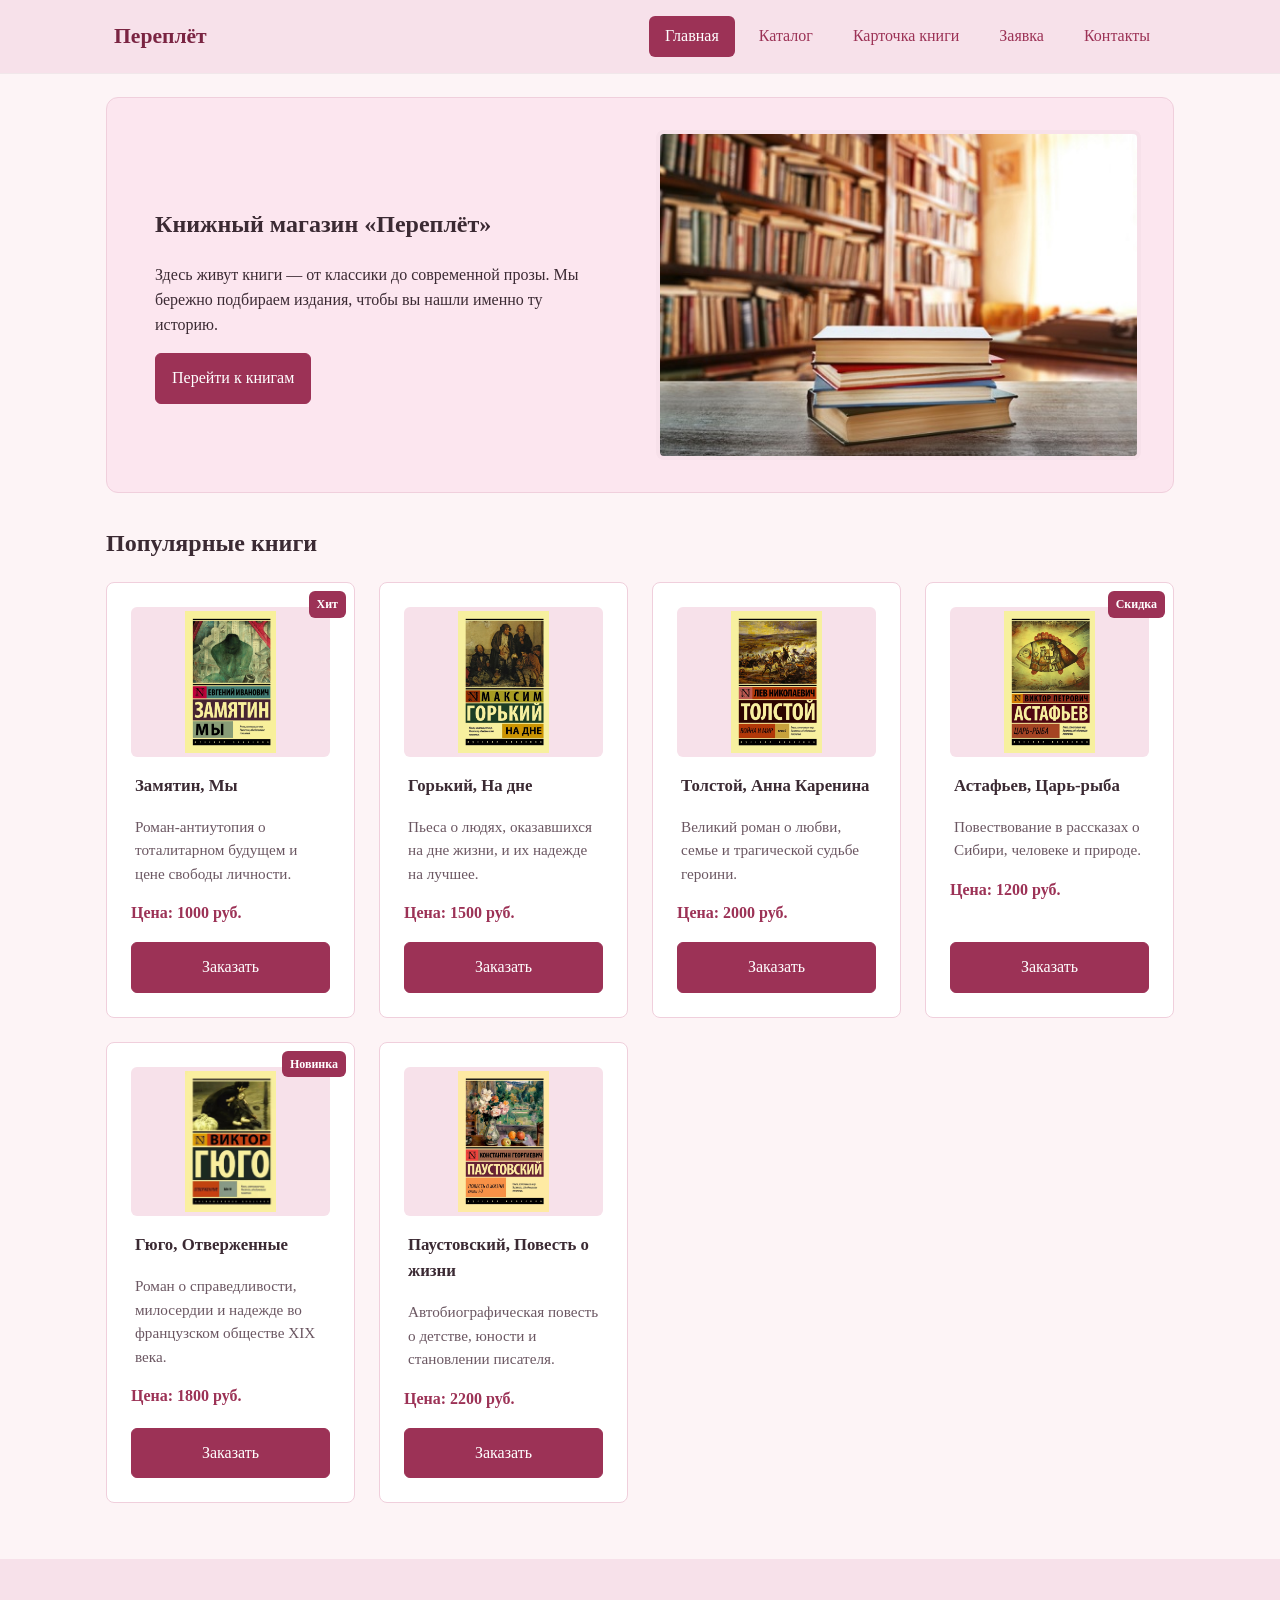
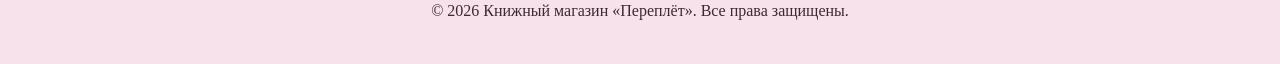
==== index.html @ 9b455388 "Initial commit: сайт книжного магазина «Переплёт»" ====
<!DOCTYPE html>
<html lang="ru">
<head>
  <meta charset="UTF-8">
  <meta name="viewport" content="width=device-width, initial-scale=1.0">
  <meta name="description" content="Книжный магазин «Переплёт» — классика и современная проза.">
  <title>Переплёт — книжный магазин</title>
  <link rel="stylesheet" href="css/style.css">
  <link rel="stylesheet" href="css/responsive.css">
  <script src="js/main.js" defer></script>
</head>
<body>
  <a class="skip-link" href="#main">Перейти к основному содержимому</a>

  <header class="site-header">
    <div class="site-header__inner">
      <a class="site-header__logo" href="index.html">Переплёт</a>
      
      <input type="checkbox" id="nav-toggle" class="nav-toggle" aria-label="Открыть меню">
      <label for="nav-toggle" class="nav-toggle-label" aria-hidden="true">
        <span></span>
      </label>

      <nav class="site-nav" aria-label="Основная навигация">
        <ul class="site-nav__list">
          <li><a class="site-nav__link site-nav__link--active" href="index.html" aria-current="page">Главная</a></li>
          <li><a class="site-nav__link" href="catalog.html">Каталог</a></li>
          <li><a class="site-nav__link" href="product.html">Карточка книги</a></li>
          <li><a class="site-nav__link" href="order.html">Заявка</a></li>
          <li><a class="site-nav__link" href="contacts.html">Контакты</a></li>
        </ul>
      </nav>
    </div>
  </header>

  <main id="main">
    <section class="hero">
      <div class="hero__content">
        <h1>Книжный магазин «Переплёт»</h1>
        <p>Здесь живут книги — от классики до современной прозы. Мы бережно подбираем издания, чтобы вы нашли именно ту историю.</p>
        <a class="button button--primary" href="#popular">Перейти к книгам</a>
      </div>
      <div class="hero__image-wrapper">
        <picture>
          <!-- Обновлено: imag_1.jpg -->
          <source media="(min-width: 900px)" srcset="images/imag_1.jpg">
          <img src="images/imag_1.jpg" alt="Стопка книг в интерьере магазина" class="hero__image" width="600" height="400">
        </picture>
      </div>
    </section>

    <section class="section" id="popular">
      <h2>Популярные книги</h2>
      <div class="products-grid">
        
        <article class="product-card product-card--featured">
          <span class="product-card__badge">Хит</span>
          <!-- Обновлено: im_1.jpg -->
          <img class="product-card__image"
               src="images/im_1.jpg"
               srcset="images/im_1.jpg 480w, images/im_1.jpg 640w, images/im_1.jpg 960w"
               sizes="(max-width: 639px) 100vw, (max-width: 1023px) 50vw, 33vw"
               alt="Обложка книги «Мы» Евгения Замятина"
               width="400" height="300" loading="lazy">
          <h3 class="product-card__title">Замятин, Мы</h3>
          <p class="product-card__description">Роман-антиутопия о тоталитарном будущем и цене свободы личности.</p>
          <p class="product-card__price">Цена: 1000 руб.</p>
          <button class="button button--primary product-card__button" type="button" data-product="Замятин, Мы">Заказать</button>
        </article>

        <article class="product-card">
          <!-- Обновлено: im_2.jpg -->
          <img class="product-card__image" src="./images/im_2.jpg" alt="Обложка пьесы «На дне» Максима Горького" width="400" height="300">
          <h3 class="product-card__title">Горький, На дне</h3>
          <p class="product-card__description">Пьеса о людях, оказавшихся на дне жизни, и их надежде на лучшее.</p>
          <p class="product-card__price">Цена: 1500 руб.</p>
          <button class="button button--primary product-card__button" type="button" data-product="Горький, На дне">Заказать</button>
        </article>

        <article class="product-card">
          <!-- Обновлено: im_3.jpg -->
          <img class="product-card__image" src="./images/im_3.jpg" alt="Обложка романа «Анна Каренина» Льва Толстого" width="400" height="300">
          <h3 class="product-card__title">Толстой, Анна Каренина</h3>
          <p class="product-card__description">Великий роман о любви, семье и трагической судьбе героини.</p>
          <p class="product-card__price">Цена: 2000 руб.</p>
          <button class="button button--primary product-card__button" type="button" data-product="Толстой, Анна Каренина">Заказать</button>
        </article>

        <article class="product-card product-card--discount">
          <span class="product-card__badge">Скидка</span>
          <!-- Обновлено: im_4.jpg -->
          <img class="product-card__image" src="./images/im_4.jpg" alt="Обложка книги «Царь-рыба» Виктора Астафьева" width="400" height="300">
          <h3 class="product-card__title">Астафьев, Царь-рыба</h3>
          <p class="product-card__description">Повествование в рассказах о Сибири, человеке и природе.</p>
          <p class="product-card__price">Цена: 1200 руб.</p>
          <button class="button button--primary product-card__button" type="button" data-product="Астафьев, Царь-рыба">Заказать</button>
        </article>

        <article class="product-card product-card--new">
          <span class="product-card__badge">Новинка</span>
          <!-- Обновлено: im_5.jpg -->
          <img class="product-card__image" src="./images/im_5.jpg" alt="Обложка романа «Отверженные» Виктора Гюго" width="400" height="300">
          <h3 class="product-card__title">Гюго, Отверженные</h3>
          <p class="product-card__description">Роман о справедливости, милосердии и надежде во французском обществе XIX века.</p>
          <p class="product-card__price">Цена: 1800 руб.</p>
          <button class="button button--primary product-card__button" type="button" data-product="Гюго, Отверженные">Заказать</button>
        </article>

        <article class="product-card">
          <!-- Обновлено: im_6.jpg -->
          <img class="product-card__image" src="./images/im_6.jpg" alt="Обложка книги «Повесть о жизни» Константина Паустовского" width="400" height="300">
          <h3 class="product-card__title">Паустовский, Повесть о жизни</h3>
          <p class="product-card__description">Автобиографическая повесть о детстве, юности и становлении писателя.</p>
          <p class="product-card__price">Цена: 2200 руб.</p>
          <button class="button button--primary product-card__button" type="button" data-product="Паустовский, Повесть о жизни">Заказать</button>
        </article>

      </div>
    </section>

    <p class="success-message" id="success-message" hidden role="alert">
      Заявка успешно отправлена! Мы свяжемся с вами.
    </p>
  </main>

  <footer class="site-footer">
    <p>&copy; 2026 Книжный магазин «Переплёт». Все права защищены.</p>
  </footer>

  <button class="to-top" id="to-top" type="button" aria-label="Наверх">↑</button>

  <dialog class="order-dialog" id="order-dialog" aria-labelledby="order-dialog-title">
    <h2 class="order-dialog__title" id="order-dialog-title">Оформление заявки</h2>
    <form class="order-form" id="order-form" action="#" method="post" novalidate>
      <input id="selected-product" name="selected-product" type="hidden">
      <div class="order-form__field">
        <label class="order-form__label" for="order-name">Имя</label>
        <input class="order-form__input" id="order-name" name="name" type="text" placeholder="Введите ваше имя" minlength="2" autocomplete="given-name" required>
      </div>
      <div class="order-form__field">
        <label class="order-form__label" for="order-email">E-mail</label>
        <input class="order-form__input" id="order-email" name="email" type="email" placeholder="example@mail.ru" autocomplete="email" required>
      </div>
      <div class="order-form__actions">
        <button class="button button--secondary" type="button" id="close-order-dialog" aria-label="Закрыть окно заявки">Закрыть</button>
        <button class="button button--primary" type="submit">Отправить заявку</button>
      </div>
    </form>
  </dialog>

</body>
</html>
---- css/style.css ----
/* ===================================
   1. Переменные проекта — палитра «пыльная роза»
   =================================== */
:root {
  --color-bg: #fdf4f6;
  --color-text: #3b2a33;
  --color-muted: #6b5762;
  --color-primary: #9c3256;
  --color-primary-dark: #7a2442;
  --color-border: #f0cfdc;
  --color-surface: #f7e1ea;
  --color-surface-accent: #fce6ef;
  --color-danger: #b83e52;
  --color-success: #3d7a52;
  --color-success-bg: #eff8f1;
  --color-white: #ffffff;

  --space-xs: 4px;
  --space-sm: 8px;
  --space-md: 16px;
  --space-lg: 24px;
  --space-xl: 32px;

  --radius-sm: 6px;
  --radius-md: 8px;
  --radius-lg: 12px;
}

/* ===================================
   2. Базовые стили (Mobile First)
   =================================== */
* { box-sizing: border-box; }
html { scroll-behavior: smooth; }

body {
  margin: 0;
  font-family: Georgia, "Times New Roman", serif;
  line-height: 1.55;
  color: var(--color-text);
  background-color: var(--color-bg);
  display: flex;
  flex-direction: column;
  min-height: 100vh;
  overflow-x: hidden;
}

html.no-scroll, body.no-scroll { overflow: hidden; }
body.no-scroll { padding-right: var(--scrollbar-width, 0px); }

main {
  flex: 1;
  padding: var(--space-lg) var(--space-md);
  width: 100%;
  max-width: 1100px;
  margin-inline: auto;
}

/* Ссылка пропуска (A11y) */
.skip-link {
  position: absolute;
  left: 16px;
  top: -100px;
  z-index: 1000;
  padding: 8px 12px;
  color: var(--color-white);
  background-color: var(--color-primary-dark);
  border-radius: var(--radius-sm);
  text-decoration: none;
}
.skip-link:focus, .skip-link:focus-visible { top: 16px; }

:focus-visible { outline: 3px solid var(--color-primary); outline-offset: 3px; }
a { color: var(--color-primary); }
a:hover { color: var(--color-primary-dark); }
img { max-width: 100%; height: auto; display: block; }

/* ===================================
   3. Блок: Кнопки
   =================================== */
.button {
  display: inline-block;
  padding: 12px var(--space-md);
  border: 1px solid transparent;
  border-radius: var(--radius-sm);
  font: inherit;
  text-decoration: none;
  cursor: pointer;
  text-align: center;
  transition: background-color 0.2s ease, color 0.2s ease, border-color 0.2s ease;
}

/* Основная кнопка — при наведении чуть темнее, но остаётся заливкой */
.button--primary {
  color: var(--color-white);
  background-color: var(--color-primary);
  border-color: var(--color-primary);
}
.button--primary:hover {
  color: var(--color-white);
  background-color: var(--color-primary-dark);
  border-color: var(--color-primary-dark);
}

/* Вторичная кнопка — при наведении НЕ становится однотонной заливкой */
.button--secondary {
  color: var(--color-primary);
  background-color: transparent;
  border: 1px solid var(--color-primary);
}
.button--secondary:hover {
  color: var(--color-primary-dark);
  background-color: var(--color-surface-accent);
  border-color: var(--color-primary-dark);
}

/* ===================================
   4. Блок: site-header и Бургер-меню
   =================================== */
.site-header {
  background-color: var(--color-surface);
  position: static;
  box-shadow: 0 1px 0 rgba(59, 42, 51, 0.06);
}

.site-header__inner {
  max-width: 1100px;
  margin: 0 auto;
  padding: var(--space-md);
  display: flex;
  flex-direction: column;
  align-items: center;
  position: relative;
}

.site-header__logo {
  font-weight: 700;
  font-size: 1.35rem;
  color: var(--color-primary-dark);
  text-decoration: none;
}

.nav-toggle { display: none; }

.nav-toggle-label {
  display: block;
  position: absolute;
  top: 50%;
  right: var(--space-md);
  transform: translateY(-50%);
  padding: 10px;
  cursor: pointer;
  z-index: 100;
}
.nav-toggle-label span,
.nav-toggle-label span::before,
.nav-toggle-label span::after {
  display: block;
  background: var(--color-primary);
  height: 2px;
  width: 25px;
  position: relative;
  transition: all 0.3s ease;
}
.nav-toggle-label span::before,
.nav-toggle-label span::after {
  content: '';
  position: absolute;
}
.nav-toggle-label span::before { top: -8px; }
.nav-toggle-label span::after { top: 8px; }

.nav-toggle:checked ~ .nav-toggle-label span { background: transparent; }
.nav-toggle:checked ~ .nav-toggle-label span::before { transform: rotate(45deg); top: 0; }
.nav-toggle:checked ~ .nav-toggle-label span::after { transform: rotate(-45deg); top: 0; }

.site-nav {
  display: none;
  width: 100%;
  margin-top: var(--space-md);
}
.nav-toggle:checked ~ .site-nav {
  display: block;
}

.site-nav__list {
  display: flex;
  flex-direction: column;
  align-items: stretch;
  gap: var(--space-xs);
  padding: 0;
  margin: 0;
  list-style: none;
}
.site-nav__link {
  display: block;
  padding: 12px var(--space-md);
  color: var(--color-primary);
  text-decoration: none;
  border-radius: var(--radius-sm);
  text-align: center;
  transition: background-color 0.2s ease, color 0.2s ease;
}
.site-nav__link:hover {
  color: var(--color-primary-dark);
  background-color: var(--color-surface-accent);
}
.site-nav__link--active {
  color: var(--color-white);
  background-color: var(--color-primary);
}

/* ===================================
   5. Остальные блоки
   =================================== */
.breadcrumbs {
  max-width: 1100px;
  margin: 0 auto var(--space-md);
  font-size: 14px;
  color: var(--color-muted);
}
.breadcrumbs__link { color: var(--color-primary); }
.breadcrumbs__current::before { content: " / "; }

/* ---------- HERO (главная) ---------- */
.hero {
  margin: 0 auto var(--space-xl);
  padding: var(--space-lg);
  background-color: var(--color-surface-accent);
  border: 1px solid var(--color-border);
  border-radius: var(--radius-lg);
}

.hero__content {
  padding: var(--space-md);
}

.hero__image-wrapper {
  margin-top: var(--space-lg);
  display: flex;
  align-items: center;
  justify-content: center;
}

.hero__image {
  width: 100%;
  height: auto;
  max-height: 420px;
  object-fit: contain;
  object-position: center;
  border-radius: var(--radius-md);
  background-color: var(--color-surface);
  padding: var(--space-xs);
}

/* ---------- Секции и сетки ---------- */
.section { margin: 0 auto var(--space-xl); }

.products-grid {
  display: grid;
  grid-template-columns: 1fr;
  gap: var(--space-lg);
}

/* ---------- Карточка товара ---------- */
.product-card {
  position: relative;
  display: flex;
  flex-direction: column;
  gap: var(--space-md);                 /* больше воздуха между блоками */
  padding: var(--space-lg);             /* увеличенный внутренний отступ */
  background-color: var(--color-white);
  border: 1px solid var(--color-border);
  border-radius: var(--radius-md);
  min-width: 0;
  text-align: center;                   /* мобильный вид: всё по центру */
}

/* Запасной вариант, если кнопки на странице товара идут без обёртки.
   Даёт вертикальный зазор между соседними кнопками. */
.product-card .button + .button {
  margin-top: var(--space-sm);
}

.product-card__image {
  width: 100%;
  aspect-ratio: 4 / 3;
  object-fit: contain;
  object-position: center;
  border-radius: var(--radius-sm);
  background-color: var(--color-surface);
  padding: var(--space-xs);
}

.product-card__title {
  margin: 0;
  font-size: 1.05rem;
  padding-inline: var(--space-xs);      /* текст не лип к краю карточки */
}

.product-card__description {
  margin: 0;
  color: var(--color-muted);
  font-size: 0.95rem;
  overflow-wrap: anywhere;
  padding-inline: var(--space-xs);
}

.product-card__price {
  margin: 0;
  font-weight: 700;
  color: var(--color-primary);
}

.product-card__button { margin-top: auto; width: 100%; }

.product-card__badge {
  position: absolute;
  top: var(--space-sm);
  right: var(--space-sm);
  padding: 4px 8px;
  font-size: 12px;
  font-weight: 700;
  color: var(--color-white);
  background-color: var(--color-primary);
  border-radius: var(--radius-sm);
  z-index: 1;
}

/* ---------- Группа кнопок на странице товара ----------
   Оберните кнопки «Оформить заявку» и «Вернуться в каталог» в
   <div class="product-actions">…</div>.
   flex-wrap + gap гарантируют, что при любом масштабе браузера
   кнопки не наезжают друг на друга. */
.product-actions {
  display: flex;
  flex-wrap: wrap;
  gap: var(--space-md);
  margin-top: var(--space-lg);
}
.product-actions .button {
  flex: 1 1 200px;      /* растягиваются, но не уже 200px */
  min-height: 44px;
}

/* ---------- Каталог ---------- */
.catalog-layout {
  margin: 0 auto var(--space-xl);
  display: grid;
  gap: var(--space-lg);
}

.catalog-filters {
  padding: var(--space-lg);             /* чуть больше воздуха вокруг фильтров */
  border: 1px solid var(--color-border);
  border-radius: var(--radius-md);
  background-color: var(--color-surface);
}
.catalog-filters h2 {
  margin: 0 0 var(--space-md);
  font-size: 1.15rem;
}

.filters-form { display: grid; gap: var(--space-lg); }

.filters-form fieldset {
  margin: 0;
  padding: var(--space-md) var(--space-lg) var(--space-lg);
  padding-top: var(--space-lg);          /* место под legend */
  border: 1px solid var(--color-border);
  border-radius: var(--radius-sm);
  background: var(--color-white);
}

/* legend «врезается» в рамку и не слипается с содержимым */
.filters-form legend {
  padding: 0 var(--space-xs);
  font-weight: 700;
  color: var(--color-primary-dark);
}

/* Чекбокс + текст в одну строку с гарантированным зазором */
.filters-form__label {
  display: flex;
  align-items: center;
  gap: var(--space-sm);
  margin-bottom: var(--space-sm);
  cursor: pointer;
}
.filters-form__label input[type="checkbox"] {
  margin: 0;
  flex: 0 0 auto;
}

/* Поля ввода — отступ снизу, чтобы «От» и «До» не слипались */
.filters-form__input {
  width: 100%;
  padding: 12px 10px;
  margin-bottom: var(--space-md);
  border: 1px solid var(--color-border);
  border-radius: var(--radius-sm);
  font: inherit;
}
/* У последнего поля в fieldset нижний отступ снимаем */
.filters-form__input:last-of-type {
  margin-bottom: 0;
}

/* Кнопка «Применить» — отделена от полей за счёт gap у .filters-form */
.filters-form .button {
  width: 100%;
  min-height: 44px;
}

/* ---------- Таблицы ---------- */
.table-wrapper {
  overflow-x: auto;
  -webkit-overflow-scrolling: touch;
  margin-block: var(--space-md);
  width: 100%;
}
.product-table {
  width: 100%;
  min-width: 600px;
  border-collapse: collapse;
  font-size: 14px;
}
.product-table th,
.product-table td {
  padding: var(--space-sm) var(--space-md);
  border: 1px solid var(--color-border);
  text-align: left;
}
.product-table caption {
  text-align: left;
  font-weight: 700;
  padding-bottom: var(--space-sm);
}
.product-table thead th { background-color: var(--color-surface); }

/* ---------- Формы ---------- */
.order-form {
  display: grid;
  gap: var(--space-md);
  width: 100%;
  max-width: 560px;
  margin: 0 auto;
}
.order-form__field { display: grid; gap: var(--space-xs); }
.order-form__label { font-weight: 700; }
.order-form__input,
.order-form__select,
.order-form__textarea {
  width: 100%;
  min-height: 44px;
  padding: 10px 12px;
  border: 1px solid var(--color-border);
  border-radius: var(--radius-sm);
  font: inherit;
}
.order-form__textarea { min-height: 120px; resize: vertical; }
.order-form__input--checkbox { min-height: auto; width: auto; }
.order-form__actions {
  display: flex;
  flex-direction: column;
  gap: var(--space-md);
  margin-top: var(--space-md);
}

/* ---------- Диалог ---------- */
.order-dialog {
  width: min(100% - 32px, 560px);
  max-height: 90vh;
  overflow-y: auto;
  padding: var(--space-lg);
  border: 1px solid var(--color-border);
  border-radius: var(--radius-lg);
}
.order-dialog::backdrop { background-color: rgba(59, 42, 51, 0.6); }
.order-dialog__title { margin-top: 0; }

/* ---------- Футер и кнопка «наверх» ---------- */
.site-footer {
  padding: var(--space-lg);
  background-color: var(--color-surface);
  text-align: center;
}
.to-top {
  position: fixed;
  right: 16px;
  bottom: 16px;
  width: 44px;
  height: 44px;
  border-radius: 50%;
  background-color: var(--color-primary);
  color: var(--color-white);
  font-size: 20px;
  border: none;
  cursor: pointer;
  z-index: 50;
  opacity: 0;
  visibility: hidden;
  transition: opacity 0.2s;
}
.to-top.is-visible { opacity: 1; visibility: visible; }
---- css/responsive.css ----
/* ===================================
   Адаптивные стили (Mobile First)
   =================================== */

/* Планшеты (от 640px) */
@media (min-width: 640px) {
  .products-grid { grid-template-columns: repeat(2, minmax(0, 1fr)); }
  .order-form__actions { flex-direction: row; }
}

/* Планшеты / Ноутбуки (от 768px) */
@media (min-width: 768px) {
  /* Возвращаем обычную шапку и скрываем бургер, sticky - фиксирует объект на одном месте */
  .site-header { position: sticky; top: 0; z-index: 100; }
  .site-header__inner {
    flex-direction: row;
    justify-content: space-between;
    padding: var(--space-md) var(--space-lg);
  }
  .nav-toggle-label { display: none; }

  /* Возвращаем меню в строку */
  .site-nav { display: block !important; width: auto; margin-top: 0; }
  .site-nav__list { flex-direction: row; flex-wrap: wrap; gap: var(--space-sm); }
  .site-nav__link { padding: 8px 16px; }

  .hero { padding: var(--space-xl); }

  /* На планшетах/десктопе сетка hero сама разносит текст и картинку,
     поэтому верхний отступ у картинки больше не нужен */
  .hero__image-wrapper { margin-top: 0; }

  /* На десктопе возвращаем карточкам левое выравнивание */
  .product-card { text-align: left; }

  .order-form { grid-template-columns: repeat(2, minmax(0, 1fr)); }
  .order-form__field--wide { grid-column: 1 / -1; }

  /* На широких экранах кнопки в группе не растягиваются на всю ширину,
     а прижимаются друг к другу с сохранением gap */
  .product-actions { justify-content: flex-start; }
  .product-actions .button { flex: 0 1 auto; min-width: 200px; }
}

/* Десктоп (от 900px) */
@media (min-width: 900px) {
  .hero {
    display: grid;
    grid-template-columns: 1fr 1fr;
    gap: var(--space-xl);
    align-items: center;
  }
}

/* Десктоп / Каталог (от 1024px) */
@media (min-width: 1024px) {
  .products-grid { grid-template-columns: repeat(3, minmax(0, 1fr)); }
  .catalog-layout {
    grid-template-columns: 280px minmax(0, 1fr);
    align-items: start;
  }
  .catalog-filters { position: sticky; top: 88px; }
}

/* Широкие экраны (от 1280px) */
@media (min-width: 1280px) {
  .products-grid { grid-template-columns: repeat(4, minmax(0, 1fr)); }
}


/* ===================================
   КАРТОЧНОЕ ПРЕДСТАВЛЕНИЕ ТАБЛИЦЫ (Мобильные)
   =================================== */
@media (max-width: 767px) {
  .table-wrapper:has(.product-table--specs) {
    overflow-x: visible;
  }

  .product-table--specs {
    min-width: 100%;
    display: block;
  }

  .product-table--specs thead {
    display: none;
  }

  .product-table--specs,
  .product-table--specs tbody,
  .product-table--specs tr,
  .product-table--specs td {
    display: block;
    width: 100%;
  }

  .product-table--specs tr {
    margin-bottom: var(--space-md);
    border: 1px solid var(--color-border);
    border-radius: var(--radius-md);
    background-color: var(--color-white);
    padding: var(--space-sm);
  }

  .product-table--specs th[scope="row"] {
    display: none;
  }

  .product-table--specs td {
    border: none;
    border-bottom: 1px solid var(--color-surface);
    display: flex;
    justify-content: space-between;
    align-items: center;
    padding: var(--space-sm) var(--space-xs);
    text-align: right;
  }

  .product-table--specs td:last-child {
    border-bottom: none;
  }

  .product-table--specs td::before {
    content: attr(data-label);
    font-weight: 700;
    color: var(--color-primary);
    text-align: left;
    padding-right: var(--space-md);
  }
}
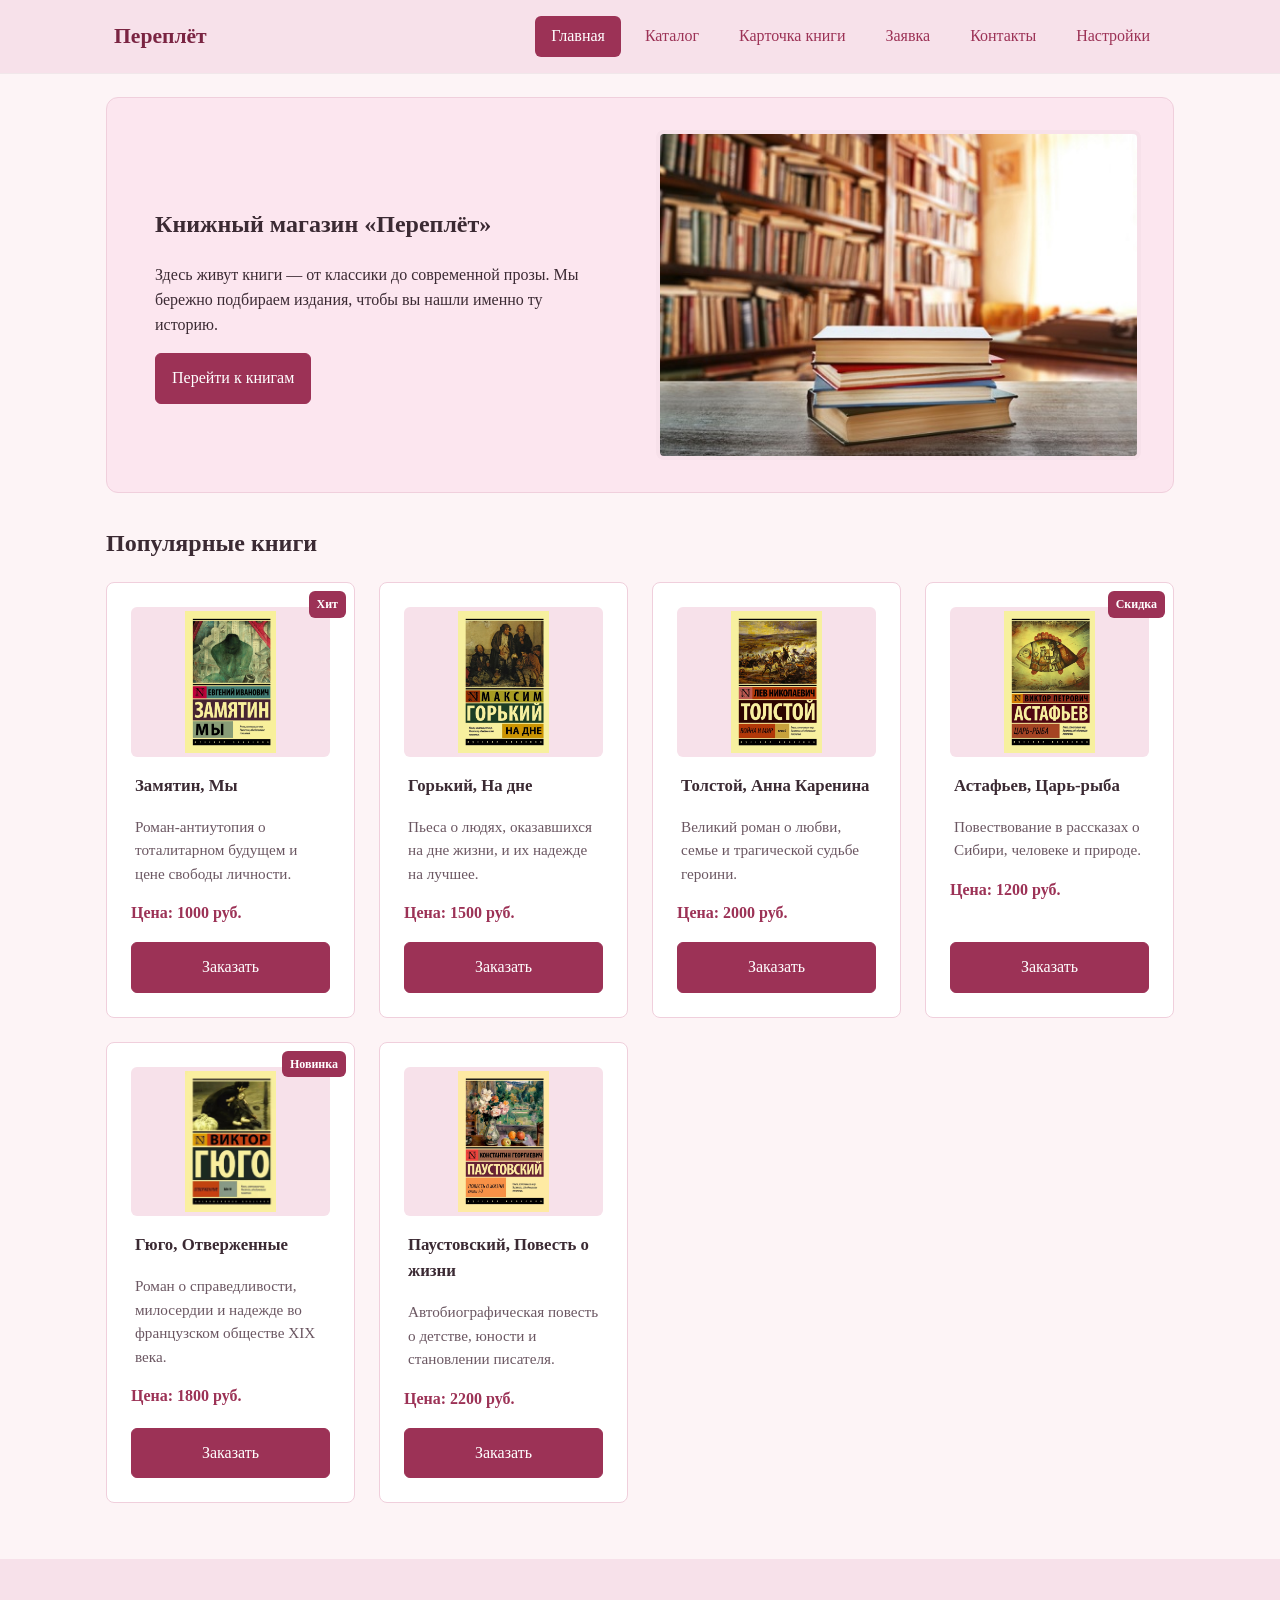
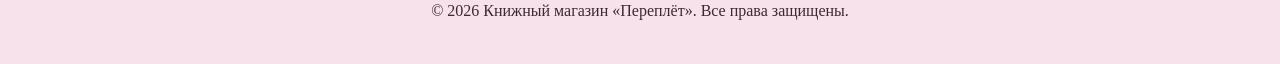
==== commit f8e4ddd9: "kr4-js-shop" ====
--- a/index.html
+++ b/index.html
@@ -7,27 +7,31 @@
   <title>Переплёт — книжный магазин</title>
   <link rel="stylesheet" href="css/style.css">
   <link rel="stylesheet" href="css/responsive.css">
+  <link rel="stylesheet" href="css/themes.css">
+  <script src="js/settings.js" defer></script>
+  <script src="js/i18n.js" defer></script>
   <script src="js/main.js" defer></script>
 </head>
 <body>
-  <a class="skip-link" href="#main">Перейти к основному содержимому</a>
+  <a class="skip-link" href="#main" data-i18n="skipLink">Перейти к основному содержимому</a>
 
   <header class="site-header">
     <div class="site-header__inner">
-      <a class="site-header__logo" href="index.html">Переплёт</a>
-      
-      <input type="checkbox" id="nav-toggle" class="nav-toggle" aria-label="Открыть меню">
+      <a class="site-header__logo" href="index.html" data-i18n="logo">Переплёт</a>
+
+      <input type="checkbox" id="nav-toggle" class="nav-toggle" aria-label="Открыть меню" data-i18n-aria-label="nav.menu.open">
       <label for="nav-toggle" class="nav-toggle-label" aria-hidden="true">
         <span></span>
       </label>
 
-      <nav class="site-nav" aria-label="Основная навигация">
+      <nav class="site-nav" aria-label="Основная навигация" data-i18n-aria-label="nav.menu.label">
         <ul class="site-nav__list">
-          <li><a class="site-nav__link site-nav__link--active" href="index.html" aria-current="page">Главная</a></li>
-          <li><a class="site-nav__link" href="catalog.html">Каталог</a></li>
-          <li><a class="site-nav__link" href="product.html">Карточка книги</a></li>
-          <li><a class="site-nav__link" href="order.html">Заявка</a></li>
-          <li><a class="site-nav__link" href="contacts.html">Контакты</a></li>
+          <li><a class="site-nav__link site-nav__link--active" href="index.html" aria-current="page" data-i18n="nav.home">Главная</a></li>
+          <li><a class="site-nav__link" href="catalog.html" data-i18n="nav.catalog">Каталог</a></li>
+          <li><a class="site-nav__link" href="product.html" data-i18n="nav.product">Карточка книги</a></li>
+          <li><a class="site-nav__link" href="order.html" data-i18n="nav.order">Заявка</a></li>
+          <li><a class="site-nav__link" href="contacts.html" data-i18n="nav.contacts">Контакты</a></li>
+          <li><a class="site-nav__link" href="settings.html" data-i18n="nav.settings">Настройки</a></li>
         </ul>
       </nav>
     </div>
@@ -42,7 +46,6 @@
       </div>
       <div class="hero__image-wrapper">
         <picture>
-          <!-- Обновлено: imag_1.jpg -->
           <source media="(min-width: 900px)" srcset="images/imag_1.jpg">
           <img src="images/imag_1.jpg" alt="Стопка книг в интерьере магазина" class="hero__image" width="600" height="400">
         </picture>
@@ -52,14 +55,11 @@
     <section class="section" id="popular">
       <h2>Популярные книги</h2>
       <div class="products-grid">
-        
+
         <article class="product-card product-card--featured">
           <span class="product-card__badge">Хит</span>
-          <!-- Обновлено: im_1.jpg -->
           <img class="product-card__image"
                src="images/im_1.jpg"
-               srcset="images/im_1.jpg 480w, images/im_1.jpg 640w, images/im_1.jpg 960w"
-               sizes="(max-width: 639px) 100vw, (max-width: 1023px) 50vw, 33vw"
                alt="Обложка книги «Мы» Евгения Замятина"
                width="400" height="300" loading="lazy">
           <h3 class="product-card__title">Замятин, Мы</h3>
@@ -69,7 +69,6 @@
         </article>
 
         <article class="product-card">
-          <!-- Обновлено: im_2.jpg -->
           <img class="product-card__image" src="./images/im_2.jpg" alt="Обложка пьесы «На дне» Максима Горького" width="400" height="300">
           <h3 class="product-card__title">Горький, На дне</h3>
           <p class="product-card__description">Пьеса о людях, оказавшихся на дне жизни, и их надежде на лучшее.</p>
@@ -78,7 +77,6 @@
         </article>
 
         <article class="product-card">
-          <!-- Обновлено: im_3.jpg -->
           <img class="product-card__image" src="./images/im_3.jpg" alt="Обложка романа «Анна Каренина» Льва Толстого" width="400" height="300">
           <h3 class="product-card__title">Толстой, Анна Каренина</h3>
           <p class="product-card__description">Великий роман о любви, семье и трагической судьбе героини.</p>
@@ -88,7 +86,6 @@
 
         <article class="product-card product-card--discount">
           <span class="product-card__badge">Скидка</span>
-          <!-- Обновлено: im_4.jpg -->
           <img class="product-card__image" src="./images/im_4.jpg" alt="Обложка книги «Царь-рыба» Виктора Астафьева" width="400" height="300">
           <h3 class="product-card__title">Астафьев, Царь-рыба</h3>
           <p class="product-card__description">Повествование в рассказах о Сибири, человеке и природе.</p>
@@ -98,7 +95,6 @@
 
         <article class="product-card product-card--new">
           <span class="product-card__badge">Новинка</span>
-          <!-- Обновлено: im_5.jpg -->
           <img class="product-card__image" src="./images/im_5.jpg" alt="Обложка романа «Отверженные» Виктора Гюго" width="400" height="300">
           <h3 class="product-card__title">Гюго, Отверженные</h3>
           <p class="product-card__description">Роман о справедливости, милосердии и надежде во французском обществе XIX века.</p>
@@ -107,7 +103,6 @@
         </article>
 
         <article class="product-card">
-          <!-- Обновлено: im_6.jpg -->
           <img class="product-card__image" src="./images/im_6.jpg" alt="Обложка книги «Повесть о жизни» Константина Паустовского" width="400" height="300">
           <h3 class="product-card__title">Паустовский, Повесть о жизни</h3>
           <p class="product-card__description">Автобиографическая повесть о детстве, юности и становлении писателя.</p>
@@ -124,10 +119,10 @@
   </main>
 
   <footer class="site-footer">
-    <p>&copy; 2026 Книжный магазин «Переплёт». Все права защищены.</p>
+    <p data-i18n="footer.copy">&copy; 2026 Книжный магазин «Переплёт». Все права защищены.</p>
   </footer>
 
-  <button class="to-top" id="to-top" type="button" aria-label="Наверх">↑</button>
+  <button class="to-top" id="to-top" type="button" aria-label="Наверх" data-i18n-aria-label="toTop">↑</button>
 
   <dialog class="order-dialog" id="order-dialog" aria-labelledby="order-dialog-title">
     <h2 class="order-dialog__title" id="order-dialog-title">Оформление заявки</h2>
--- a/css/themes.css
+++ b/css/themes.css
@@ -0,0 +1,77 @@
+/* ===================================
+   themes.css — тёмная тема + стили страницы настроек
+   =================================== */
+
+/* ---------- ТЁМНАЯ ТЕМА ---------- */
+html[data-theme="dark"] {
+  --color-bg: #1e171b;
+  --color-text: #f2e4e9;
+  --color-muted: #b8a3ae;
+  --color-primary: #e07a9c;
+  --color-primary-dark: #f3a8c1;
+  --color-border: #3d2b34;
+  --color-surface: #2a2026;
+  --color-surface-accent: #33262d;
+  --color-danger: #ff7a8a;
+  --color-success: #6fd09a;
+  --color-success-bg: #1d3328;
+  --color-white: #ffffff;
+}
+
+/* Плавный переход при смене темы */
+html, body,
+.site-header, .site-footer,
+.product-card, .catalog-filters,
+.order-form__input, .order-form__select, .order-form__textarea,
+.button, .hero, .filters-form fieldset,
+.settings-fieldset {
+  transition: background-color 0.25s ease, color 0.25s ease, border-color 0.25s ease;
+}
+
+html[data-theme="dark"] .site-header__logo {
+  color: #f3a8c1;
+}
+
+html[data-theme="dark"] .button--primary:hover {
+  background-color: var(--color-primary-dark);
+  border-color: var(--color-primary-dark);
+  color: #1e171b;
+}
+
+html[data-theme="dark"] .button--secondary:hover {
+  background-color: var(--color-surface-accent);
+}
+
+/* ---------- СТИЛИ СТРАНИЦЫ НАСТРОЕК ---------- */
+.settings-form {
+  max-width: 640px;
+  margin-inline: auto;
+}
+
+.settings-fieldset {
+  padding: var(--space-md) var(--space-lg) var(--space-lg);
+  padding-top: var(--space-lg);
+  border: 1px solid var(--color-border);
+  border-radius: var(--radius-md);
+  background: var(--color-white);
+}
+
+html[data-theme="dark"] .settings-fieldset {
+  background: var(--color-surface);
+}
+
+.settings-fieldset legend {
+  padding: 0 var(--space-xs);
+  font-weight: 700;
+  color: var(--color-primary-dark);
+}
+
+.settings-options {
+  display: grid;
+  gap: var(--space-sm);
+  margin-top: var(--space-sm);
+}
+
+.settings-options .filters-form__label {
+  margin-bottom: 0;
+}
